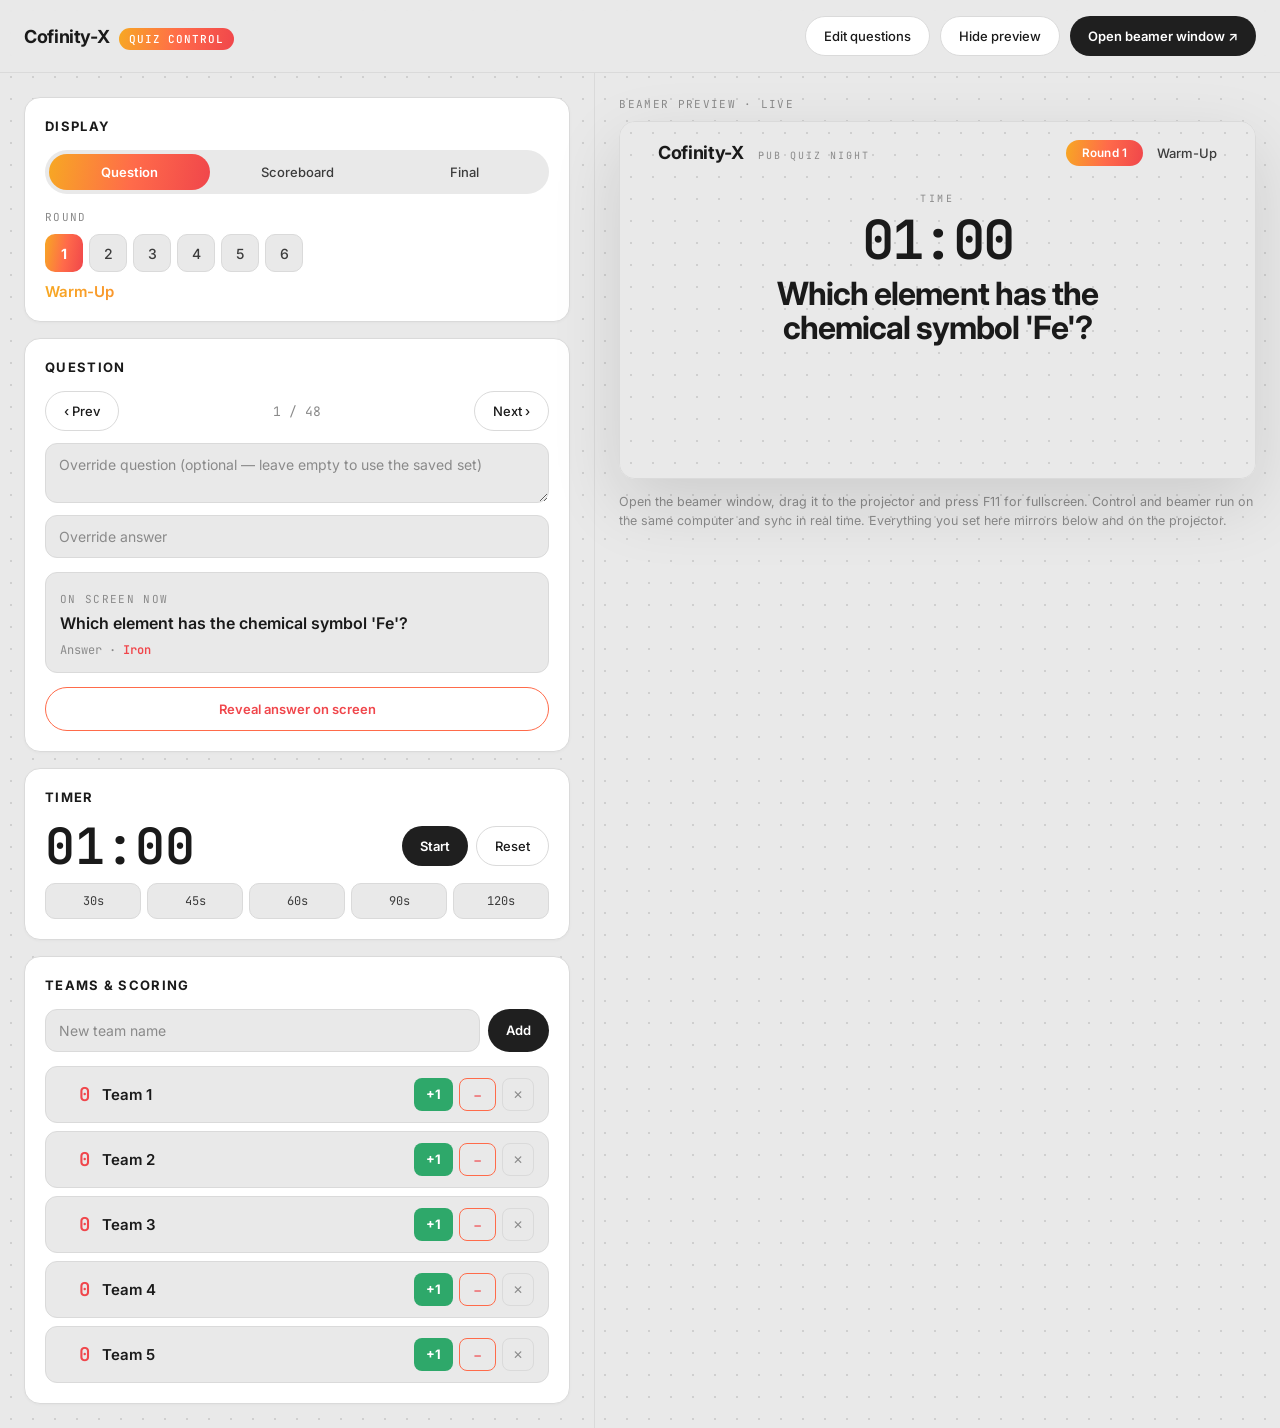
==== index.html @ f5dfb681 "Add files via upload" ====
<!DOCTYPE html>
<html lang="en">
<head>
  <meta charset="UTF-8" />
  <meta name="viewport" content="width=device-width, initial-scale=1.0" />
  <title>Cofinity-X Pub Quiz — Control</title>
  <link rel="stylesheet" href="assets/style.css" />
</head>
<body>
  <div class="ctrl-bar">
    <span class="ctrl-brand">Cofinity-X <span class="ctrl-tag">Quiz Control</span></span>
    <div class="bar-actions">
      <button class="pill-white" id="btn-editor">Edit questions</button>
      <button class="pill-white" id="btn-preview">Hide preview</button>
      <button class="pill-dark" id="btn-beamer">Open beamer window ↗</button>
    </div>
  </div>

  <div class="grid" id="grid">
    <div class="col">
      <!-- Display -->
      <div class="section">
        <div class="section-title">Display</div>
        <div class="seg" id="seg-screen">
          <button data-screen="question" class="on">Question</button>
          <button data-screen="scoreboard">Scoreboard</button>
          <button data-screen="final">Final</button>
        </div>
        <div class="round-block">
          <span class="mini">Round</span>
          <div class="chips" id="round-chips"></div>
          <span class="round-name grad-text" id="round-name">General Knowledge</span>
        </div>
      </div>

      <!-- Question -->
      <div class="section">
        <div class="section-title">Question</div>
        <div class="qnav">
          <button class="pill-white" id="q-prev">‹ Prev</button>
          <span class="qcount" id="q-count">1 / 9</span>
          <button class="pill-white" id="q-next">Next ›</button>
        </div>
        <textarea id="override-q" rows="2"
          placeholder="Override question (optional — leave empty to use the saved set)"></textarea>
        <input type="text" id="override-a" placeholder="Override answer" />
        <div class="cur-box">
          <span class="mini">On screen now</span>
          <p class="cur-q" id="cur-q">—</p>
          <p class="cur-a">Answer · <b id="cur-a">—</b></p>
        </div>
        <button class="reveal-btn" id="btn-reveal">Reveal answer on screen</button>
      </div>

      <!-- Timer -->
      <div class="section">
        <div class="section-title">Timer</div>
        <div class="timer-row">
          <div class="timer-big" id="timer-display">01:00</div>
          <div style="display:flex;gap:8px">
            <button class="pill-dark" id="timer-toggle">Start</button>
            <button class="pill-white" id="timer-reset">Reset</button>
          </div>
        </div>
        <div class="presets" id="presets"></div>
      </div>

      <!-- Teams -->
      <div class="section">
        <div class="section-title">Teams &amp; scoring</div>
        <div class="add-row">
          <input type="text" id="new-team" placeholder="New team name" />
          <button class="pill-dark" id="add-team">Add</button>
        </div>
        <div class="team-list" id="team-list"></div>
      </div>

      <!-- Final round -->
      <div class="section" id="final-section" style="display:none">
        <div class="section-title">Final — buzzer round</div>
        <div class="final-pick">
          <span class="mini">Finalists (top 2)</span>
          <div class="final-selects">
            <select id="final-pick-a"></select>
            <span class="final-vs-mini">vs</span>
            <select id="final-pick-b"></select>
          </div>
        </div>
        <div class="qnav" style="margin-top:14px">
          <button class="pill-white" id="final-prev">‹ Prev</button>
          <span class="qcount" id="final-count">1 / 18</span>
          <button class="pill-white" id="final-next">Next ›</button>
        </div>
        <div class="cur-box">
          <span class="mini">On screen now</span>
          <p class="cur-q" id="final-cur-q">—</p>
          <p class="cur-a">Answer · <b id="final-cur-a">—</b></p>
        </div>
        <button class="reveal-btn" id="final-reveal">Reveal answer on screen</button>
        <div class="final-award">
          <button class="final-award-btn" id="final-award-a">+1 ◀ Team A</button>
          <button class="final-award-btn" id="final-award-b">Team B ▶ +1</button>
        </div>
      </div>
    </div>

    <!-- Preview -->
    <div class="preview-pane" id="preview-pane">
      <div class="preview-label">Beamer preview · live</div>
      <div class="preview-frame">
        <iframe id="preview-frame" src="beamer.html" title="Beamer preview"></iframe>
      </div>
      <p class="preview-hint">
        Open the beamer window, drag it to the projector and press F11 for fullscreen.
        Control and beamer run on the same computer and sync in real time. Everything
        you set here mirrors below and on the projector.
      </p>
    </div>
  </div>

  <!-- Editor modal -->
  <div class="modal-backdrop" id="editor-modal">
    <div class="modal">
      <div class="modal-head">
        <span class="modal-title">Edit questions</span>
        <button class="btn-x" id="editor-close">✕</button>
      </div>
      <div class="modal-body" id="editor-body"></div>
      <div class="modal-foot">
        <button class="pill-white" id="editor-reset">Reset to defaults</button>
        <div style="display:flex;gap:10px">
          <button class="pill-white" id="editor-cancel">Cancel</button>
          <button class="pill-dark" id="editor-save">Save questions</button>
        </div>
      </div>
    </div>
  </div>

  <script type="module" src="assets/control.js"></script>
</body>
</html>
---- assets/style.css ----
/* ── Cofinity-X Pub Quiz — shared styles ──────────────────────────────────
   Brand from cofinity-x.com: light grey canvas + dot grid, black Inter
   headlines, orange→red gradient accent, rounded pill buttons. */

@import url('https://fonts.googleapis.com/css2?family=Inter:wght@400;500;600;700;800&family=JetBrains+Mono:wght@400;500;600&display=swap');

:root {
  --canvas: #E9E9E9;
  --panel: #FFFFFF;
  --ink: #1A1A1A;
  --ink-soft: #3C3C3C;
  --muted: #8A8A8A;
  --line: #DADADA;
  --dot: #CFCFCF;
  --o1: #F7A823;
  --o2: #FF6B4A;
  --o3: #F0464B;
  --grad: linear-gradient(100deg, #F7A823 0%, #FF6B4A 52%, #F0464B 100%);
  --green: #2EA86A;
  --dark: #1F1F1F;
}

* { box-sizing: border-box; }
html, body { margin: 0; padding: 0; }
body {
  font-family: 'Inter', sans-serif;
  background: var(--canvas);
  color: var(--ink);
  background-image: radial-gradient(var(--dot) 1.1px, transparent 1.1px);
  background-size: 22px 22px;
  -webkit-font-smoothing: antialiased;
}
::selection { background: var(--o2); color: #fff; }
button { font-family: 'Inter', sans-serif; cursor: pointer; transition: all .15s ease; }
button:hover { filter: brightness(0.97); }
button:focus-visible, input:focus-visible, textarea:focus-visible,
select:focus-visible { outline: 2px solid var(--o2); outline-offset: 2px; }
input::placeholder, textarea::placeholder { color: var(--muted); }
a { color: inherit; }

/* pills */
.pill-dark { background: var(--dark); color: #fff; border: none; border-radius: 999px;
  padding: 11px 18px; font-weight: 600; font-size: 13px; }
.pill-white { background: #fff; color: var(--ink); border: 1px solid var(--line);
  border-radius: 999px; padding: 11px 18px; font-weight: 500; font-size: 13px; }
.pill-grad { background: var(--grad); color: #fff; border: none; border-radius: 999px;
  padding: 11px 18px; font-weight: 600; font-size: 13px; }

.mono { font-family: 'JetBrains Mono', monospace; }
.grad-text { background: var(--grad); -webkit-background-clip: text;
  background-clip: text; color: transparent; }

@media (prefers-reduced-motion: reduce) { *, button { transition: none !important; } }

/* ── CONTROL ─────────────────────────────────────────────────────────────── */
.ctrl-bar {
  display: flex; justify-content: space-between; align-items: center;
  padding: 16px 24px; border-bottom: 1px solid var(--line);
  position: sticky; top: 0; z-index: 5;
  background: rgba(233,233,233,0.92); backdrop-filter: blur(8px);
}
.ctrl-brand { font-weight: 700; font-size: 18px; letter-spacing: -0.02em; }
.ctrl-tag { font-family: 'JetBrains Mono', monospace; font-weight: 500; font-size: 11px;
  color: #fff; background: var(--grad); padding: 4px 10px; border-radius: 999px;
  text-transform: uppercase; letter-spacing: 0.08em; margin-left: 6px; }
.bar-actions { display: flex; gap: 10px; }

.grid { display: grid; align-items: start; grid-template-columns: minmax(390px,1fr) 1.15fr; }
.grid.no-preview { grid-template-columns: 1fr; }
.col { padding: 24px; display: flex; flex-direction: column; gap: 16px;
  border-right: 1px solid var(--line); }

.section { background: var(--panel); border: 1px solid var(--line);
  border-radius: 16px; padding: 20px; box-shadow: 0 1px 3px rgba(0,0,0,0.03); }
.section-title { font-weight: 700; font-size: 13px; text-transform: uppercase;
  letter-spacing: 0.1em; margin-bottom: 16px; }
.mini { font-family: 'JetBrains Mono', monospace; font-size: 11px; text-transform: uppercase;
  letter-spacing: 0.12em; color: var(--muted); }

.seg { display: flex; gap: 6px; margin-bottom: 16px; background: var(--canvas);
  padding: 4px; border-radius: 999px; }
.seg button { flex: 1; border: none; border-radius: 999px; padding: 10px 0;
  font-size: 13px; font-weight: 500; background: transparent; color: var(--ink-soft); }
.seg button.on { background: var(--grad); color: #fff; font-weight: 600; }

.round-block { display: flex; flex-direction: column; gap: 10px; }
.chips { display: flex; gap: 6px; flex-wrap: wrap; }
.chip { width: 38px; height: 38px; background: var(--canvas); color: var(--ink-soft);
  border: 1px solid var(--line); border-radius: 10px; font-size: 14px; font-weight: 500; }
.chip.on { background: var(--grad); color: #fff; border: none; font-weight: 700; }
.round-name { font-weight: 600; font-size: 15px; }

.qnav { display: flex; align-items: center; justify-content: space-between; margin-bottom: 12px; }
.qcount { font-family: 'JetBrains Mono', monospace; font-size: 13px; color: var(--muted); }

textarea, input[type=text] { width: 100%; background: var(--canvas); color: var(--ink);
  border: 1px solid var(--line); border-radius: 12px; padding: 12px 13px;
  font-family: 'Inter', sans-serif; font-size: 14px; }
textarea { resize: vertical; margin-bottom: 8px; }

.cur-box { margin: 14px 0; padding: 14px; border: 1px solid var(--line);
  border-radius: 12px; background: var(--canvas); }
.cur-q { font-weight: 600; font-size: 16px; margin: 6px 0 8px; line-height: 1.3; }
.cur-a { font-family: 'JetBrains Mono', monospace; font-size: 12px; color: var(--muted); margin: 0; }
.cur-a b { font-weight: 600; color: var(--o3); }

.reveal-btn { width: 100%; background: transparent; color: var(--o3);
  border: 1.5px solid var(--o2); border-radius: 999px; padding: 13px 0;
  font-size: 13px; font-weight: 600; }
.reveal-btn.on { background: var(--grad); color: #fff; border: none; font-weight: 700; }

.timer-row { display: flex; align-items: center; justify-content: space-between;
  gap: 14px; margin-bottom: 12px; }
.timer-big { font-family: 'JetBrains Mono', monospace; font-size: 50px; font-weight: 600;
  font-variant-numeric: tabular-nums; line-height: 1; }
.timer-big.low { color: var(--o3); }
.presets { display: flex; gap: 6px; }
.preset { flex: 1; background: var(--canvas); color: var(--ink-soft);
  border: 1px solid var(--line); border-radius: 10px; padding: 9px 0;
  font-size: 12px; font-family: 'JetBrains Mono', monospace; }

.add-row { display: flex; gap: 8px; margin-bottom: 14px; }
.team-list { display: flex; flex-direction: column; gap: 8px; }
.team-row { display: flex; align-items: center; gap: 12px; padding: 11px 14px;
  background: var(--canvas); border: 1px solid var(--line); border-radius: 12px; }
.team-row.lead { border: 1.5px solid var(--o2); background: #FFF4EF; }
.team-score { font-family: 'JetBrains Mono', monospace; font-variant-numeric: tabular-nums;
  font-size: 19px; font-weight: 600; color: var(--o3); min-width: 1.6em; text-align: right; }
.team-name { flex: 1; font-weight: 600; font-size: 15px; }
.team-actions { display: flex; gap: 6px; }
.btn-plus { background: var(--green); color: #fff; border: none; border-radius: 8px;
  padding: 7px 12px; font-weight: 700; font-size: 13px; }
.btn-minus { background: transparent; color: var(--o3); border: 1px solid var(--o2);
  border-radius: 8px; padding: 7px 13px; font-size: 14px; }
.btn-x { background: transparent; color: var(--muted); border: 1px solid var(--line);
  border-radius: 8px; padding: 7px 10px; font-size: 12px; }
.muted { color: var(--muted); font-size: 13px; font-family: 'JetBrains Mono', monospace; }

/* final control */
.final-pick { display: flex; flex-direction: column; gap: 8px; }
.final-selects { display: flex; align-items: center; gap: 10px; }
.final-selects select { flex: 1; background: var(--canvas); color: var(--ink);
  border: 1px solid var(--line); border-radius: 10px; padding: 11px 10px;
  font-family: 'Inter', sans-serif; font-size: 14px; }
.final-vs-mini { font-family: 'JetBrains Mono', monospace; font-size: 12px; color: var(--muted); }
.final-award { display: flex; gap: 8px; margin-top: 12px; }
.final-award-btn { flex: 1; background: var(--grad); color: #fff; border: none;
  border-radius: 999px; padding: 14px 0; font-weight: 700; font-size: 14px; }

/* preview */
.preview-pane { padding: 24px; position: sticky; top: 65px; align-self: start; }
.preview-label { font-family: 'JetBrains Mono', monospace; font-size: 11px;
  text-transform: uppercase; letter-spacing: 0.12em; color: var(--muted); margin-bottom: 10px; }
.preview-frame { border: 1px solid var(--line); border-radius: 16px; overflow: hidden;
  aspect-ratio: 16/9; box-shadow: 0 24px 70px rgba(0,0,0,0.12); position: relative; }
.preview-frame iframe { width: 100%; height: 100%; border: none; display: block; }
.preview-hint { font-size: 12.5px; color: var(--muted); margin-top: 14px; line-height: 1.5; }

/* editor modal */
.modal-backdrop { position: fixed; inset: 0; background: rgba(20,20,20,0.45);
  display: none; align-items: center; justify-content: center; z-index: 50; padding: 24px; }
.modal-backdrop.open { display: flex; }
.modal { background: var(--panel); border-radius: 20px; width: min(720px, 100%);
  max-height: 86vh; overflow: hidden; display: flex; flex-direction: column;
  box-shadow: 0 30px 80px rgba(0,0,0,0.3); }
.modal-head { display: flex; justify-content: space-between; align-items: center;
  padding: 20px 24px; border-bottom: 1px solid var(--line); }
.modal-title { font-weight: 700; font-size: 18px; letter-spacing: -0.02em; }
.modal-body { padding: 20px 24px; overflow-y: auto; }
.modal-foot { padding: 16px 24px; border-top: 1px solid var(--line);
  display: flex; justify-content: space-between; align-items: center; gap: 12px; }

.q-editor-row { display: grid; grid-template-columns: 64px 1fr 1fr 36px;
  gap: 8px; align-items: start; margin-bottom: 8px; }
.q-editor-row select { background: var(--canvas); border: 1px solid var(--line);
  border-radius: 10px; padding: 9px 6px; font-size: 12px; font-family: 'JetBrains Mono', monospace; }
.q-editor-row textarea { margin: 0; min-height: 42px; font-size: 13px; padding: 9px 11px; }
.q-editor-row .btn-x { height: 40px; }
.q-editor-img { grid-column: 1 / -1; margin-top: 2px; font-size: 12px !important;
  padding: 8px 11px !important; font-family: 'JetBrains Mono', monospace; }
.editor-add { background: var(--canvas); border: 1px dashed var(--line);
  border-radius: 10px; padding: 10px 0; width: 100%; font-size: 13px;
  color: var(--ink-soft); margin-top: 4px; }

@media (max-width: 900px) {
  .grid { grid-template-columns: 1fr; }
  .col { border-right: none; border-bottom: 1px solid var(--line); }
  .preview-pane { position: static; }
}
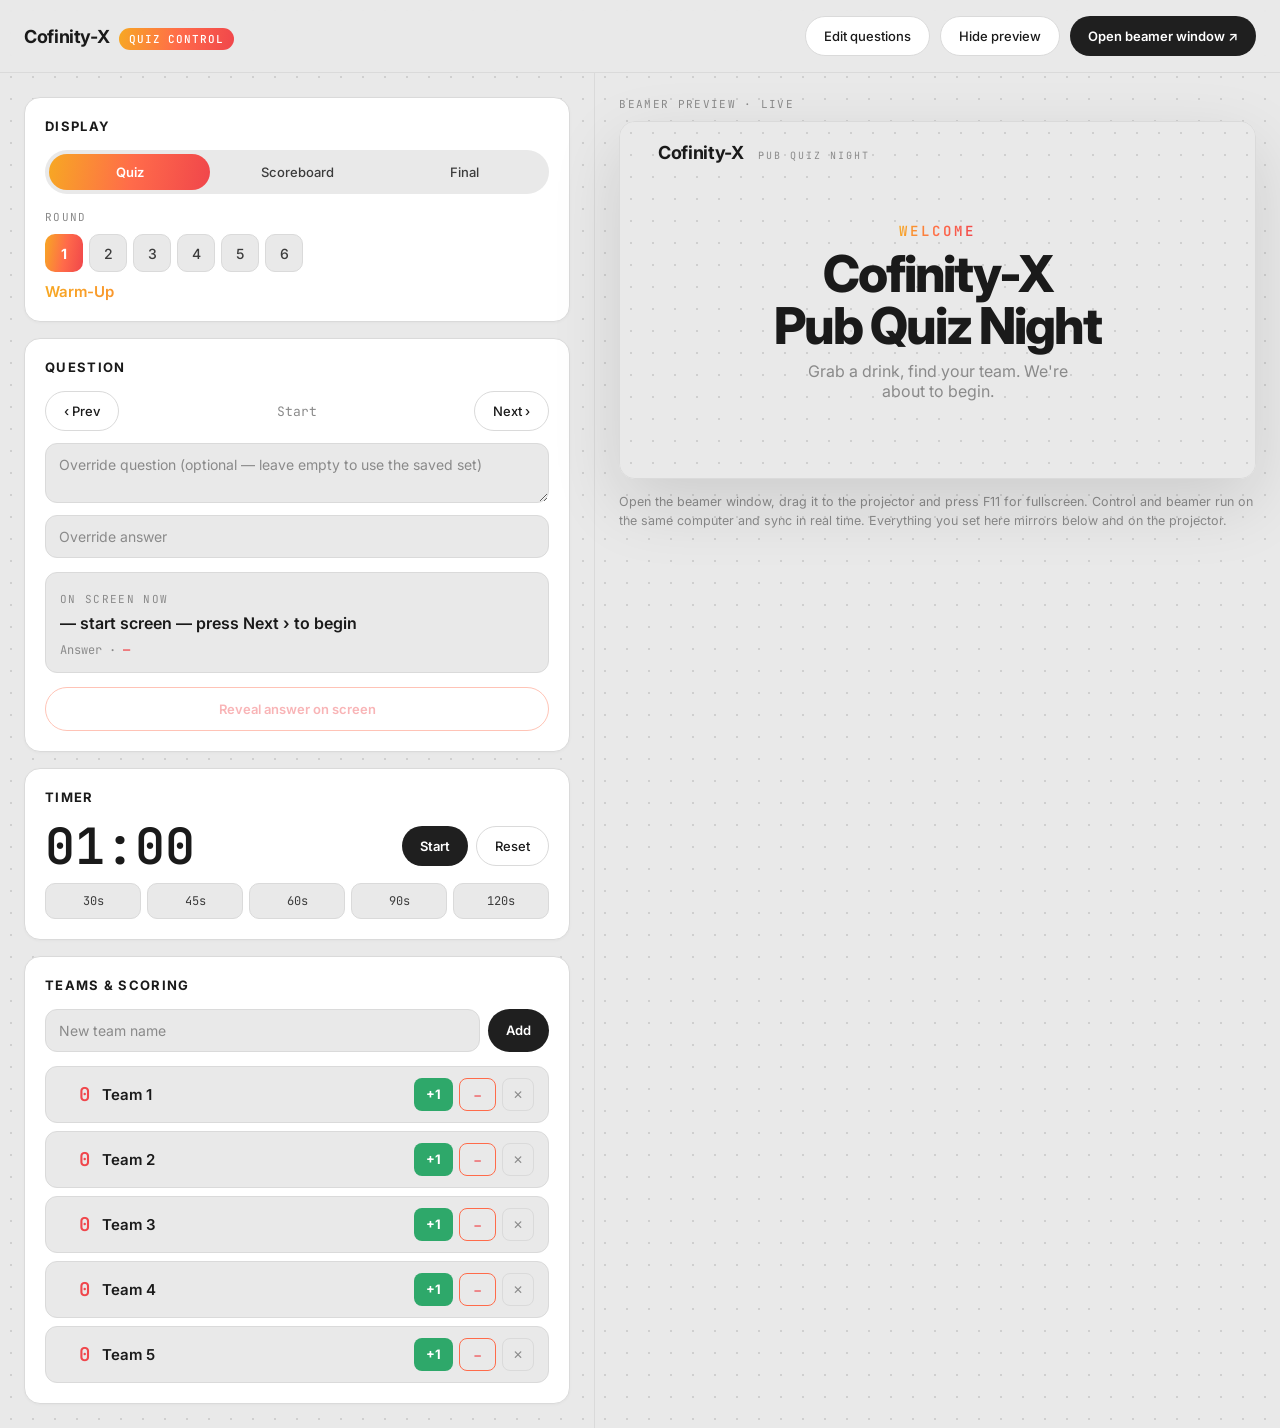
==== commit 29240476: "Add files via upload" ====
--- a/index.html
+++ b/index.html
@@ -22,7 +22,7 @@
       <div class="section">
         <div class="section-title">Display</div>
         <div class="seg" id="seg-screen">
-          <button data-screen="question" class="on">Question</button>
+          <button data-screen="question" class="on">Quiz</button>
           <button data-screen="scoreboard">Scoreboard</button>
           <button data-screen="final">Final</button>
         </div>
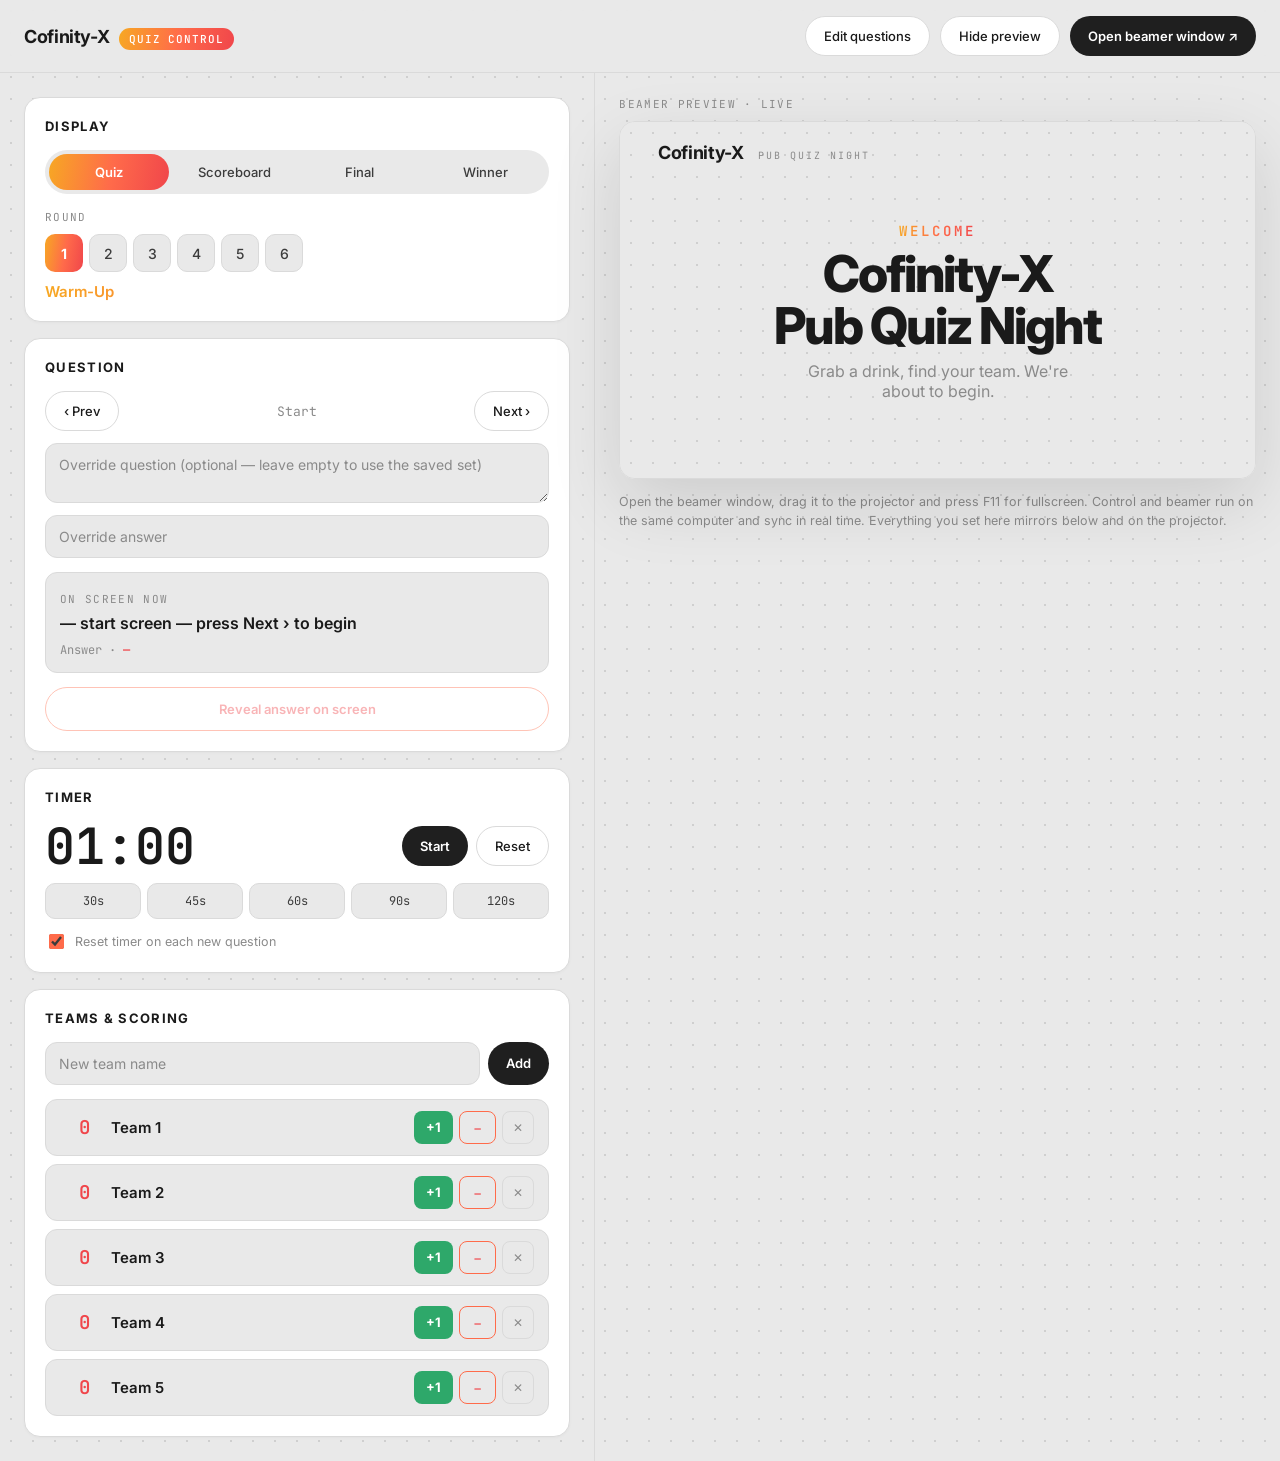
==== commit a05a470e: "Add files via upload" ====
--- a/index.html
+++ b/index.html
@@ -25,6 +25,7 @@
           <button data-screen="question" class="on">Quiz</button>
           <button data-screen="scoreboard">Scoreboard</button>
           <button data-screen="final">Final</button>
+          <button data-screen="winner">Winner</button>
         </div>
         <div class="round-block">
           <span class="mini">Round</span>
@@ -63,6 +64,10 @@
           </div>
         </div>
         <div class="presets" id="presets"></div>
+        <label class="timer-autoreset">
+          <input type="checkbox" id="timer-autoreset" checked />
+          <span>Reset timer on each new question</span>
+        </label>
       </div>
 
       <!-- Teams -->
--- a/assets/style.css
+++ b/assets/style.css
@@ -115,6 +115,9 @@
   font-variant-numeric: tabular-nums; line-height: 1; }
 .timer-big.low { color: var(--o3); }
 .presets { display: flex; gap: 6px; }
+.timer-autoreset { display: flex; align-items: center; gap: 8px; margin-top: 12px;
+  font-size: 12.5px; color: var(--muted); cursor: pointer; user-select: none; }
+.timer-autoreset input { accent-color: var(--o2); width: 15px; height: 15px; cursor: pointer; }
 .preset { flex: 1; background: var(--canvas); color: var(--ink-soft);
   border: 1px solid var(--line); border-radius: 10px; padding: 9px 0;
   font-size: 12px; font-family: 'JetBrains Mono', monospace; }
@@ -127,6 +130,11 @@
 .team-score { font-family: 'JetBrains Mono', monospace; font-variant-numeric: tabular-nums;
   font-size: 19px; font-weight: 600; color: var(--o3); min-width: 1.6em; text-align: right; }
 .team-name { flex: 1; font-weight: 600; font-size: 15px; }
+.team-name-input { flex: 1; font-family: 'Inter', sans-serif; font-weight: 600; font-size: 15px;
+  color: var(--ink); background: transparent; border: 1px solid transparent;
+  border-radius: 8px; padding: 6px 8px; min-width: 0; transition: all .12s ease; }
+.team-name-input:hover { border-color: var(--line); background: #fff; }
+.team-name-input:focus { border-color: var(--o2); background: #fff; outline: none; }
 .team-actions { display: flex; gap: 6px; }
 .btn-plus { background: var(--green); color: #fff; border: none; border-radius: 8px;
   padding: 7px 12px; font-weight: 700; font-size: 13px; }
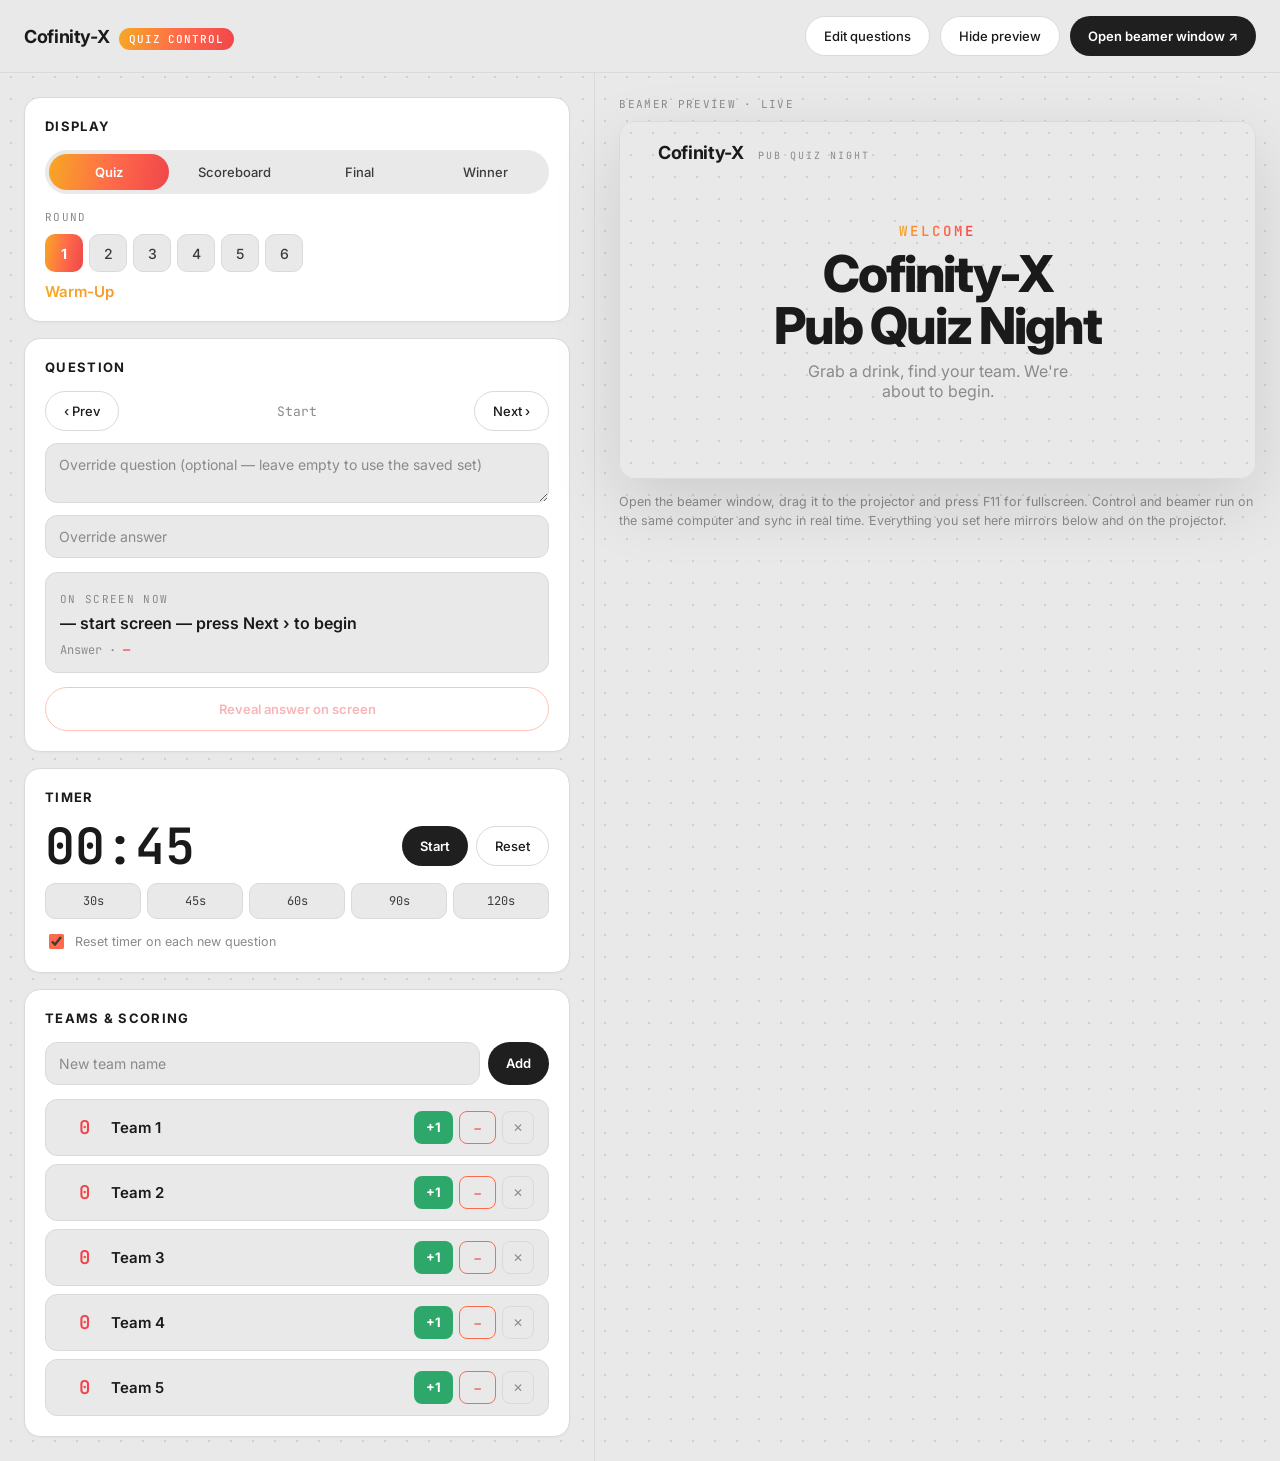
==== commit 1c817a7e: "Add files via upload" ====
--- a/index.html
+++ b/index.html
@@ -57,7 +57,7 @@
       <div class="section">
         <div class="section-title">Timer</div>
         <div class="timer-row">
-          <div class="timer-big" id="timer-display">01:00</div>
+          <div class="timer-big" id="timer-display">00:45</div>
           <div style="display:flex;gap:8px">
             <button class="pill-dark" id="timer-toggle">Start</button>
             <button class="pill-white" id="timer-reset">Reset</button>
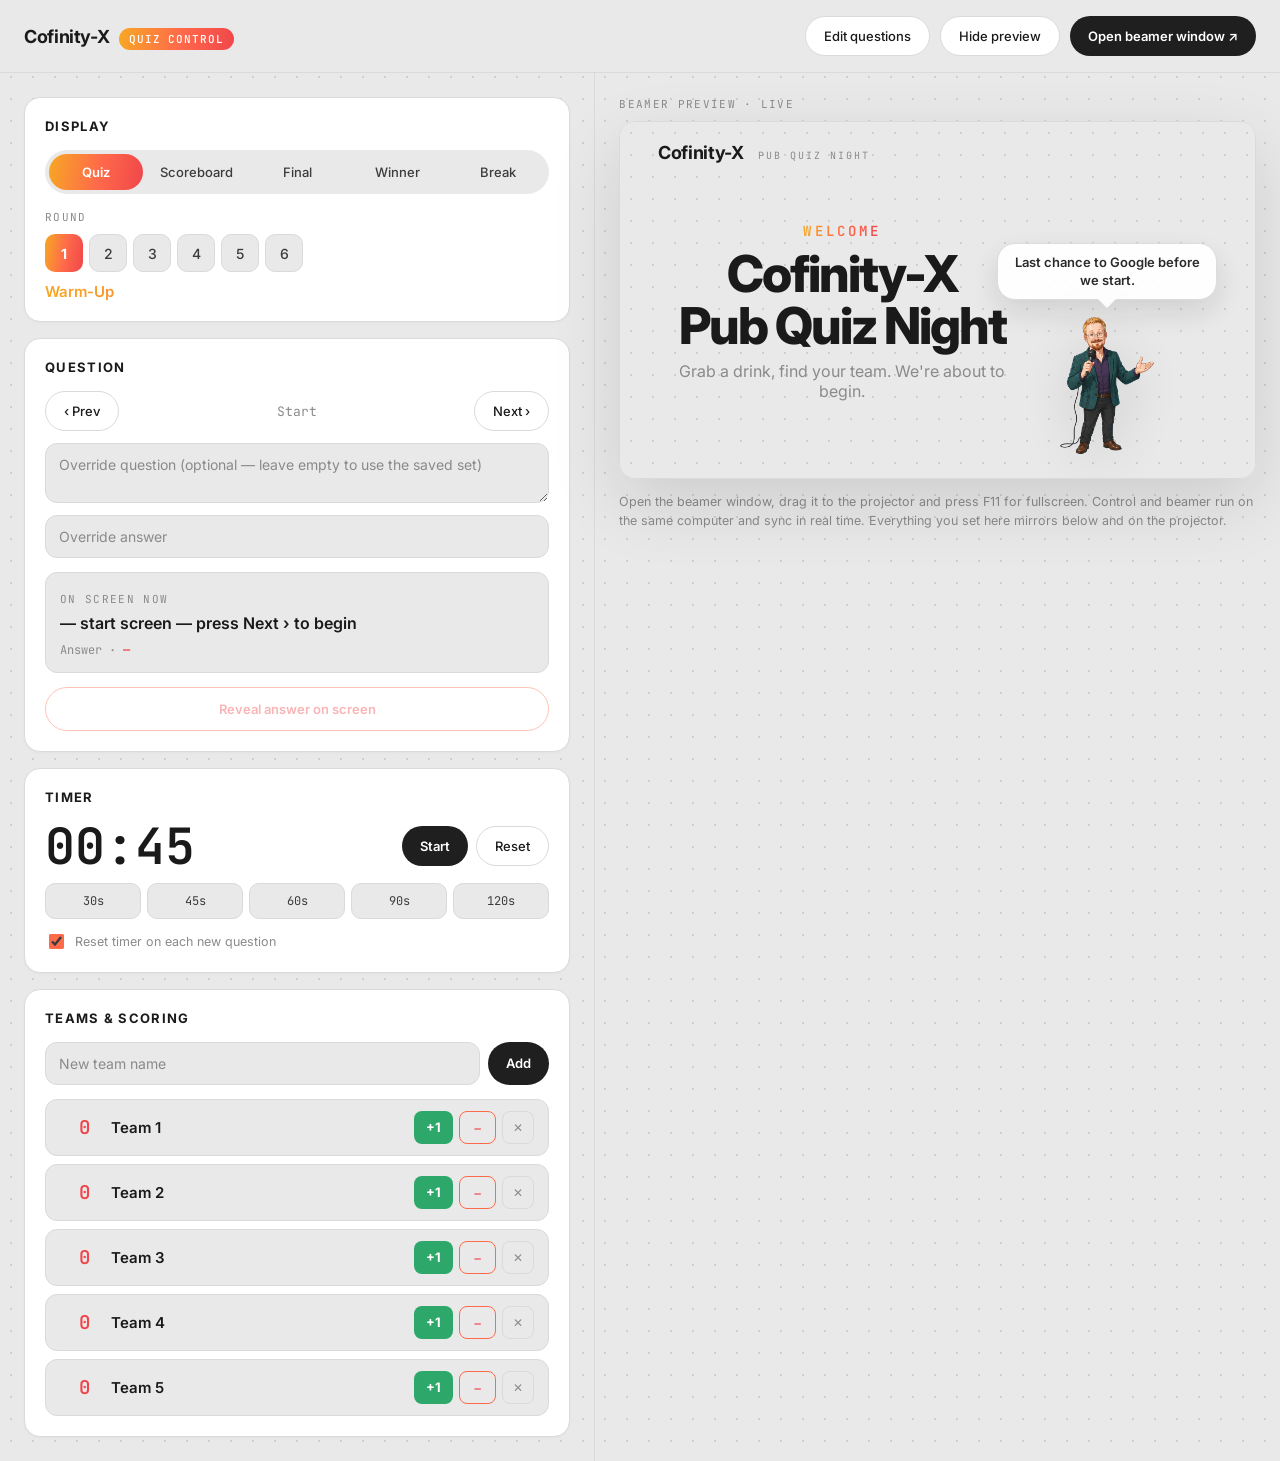
==== commit 5388a614: "Add files via upload" ====
--- a/index.html
+++ b/index.html
@@ -26,6 +26,7 @@
           <button data-screen="scoreboard">Scoreboard</button>
           <button data-screen="final">Final</button>
           <button data-screen="winner">Winner</button>
+          <button data-screen="ambient">Break</button>
         </div>
         <div class="round-block">
           <span class="mini">Round</span>
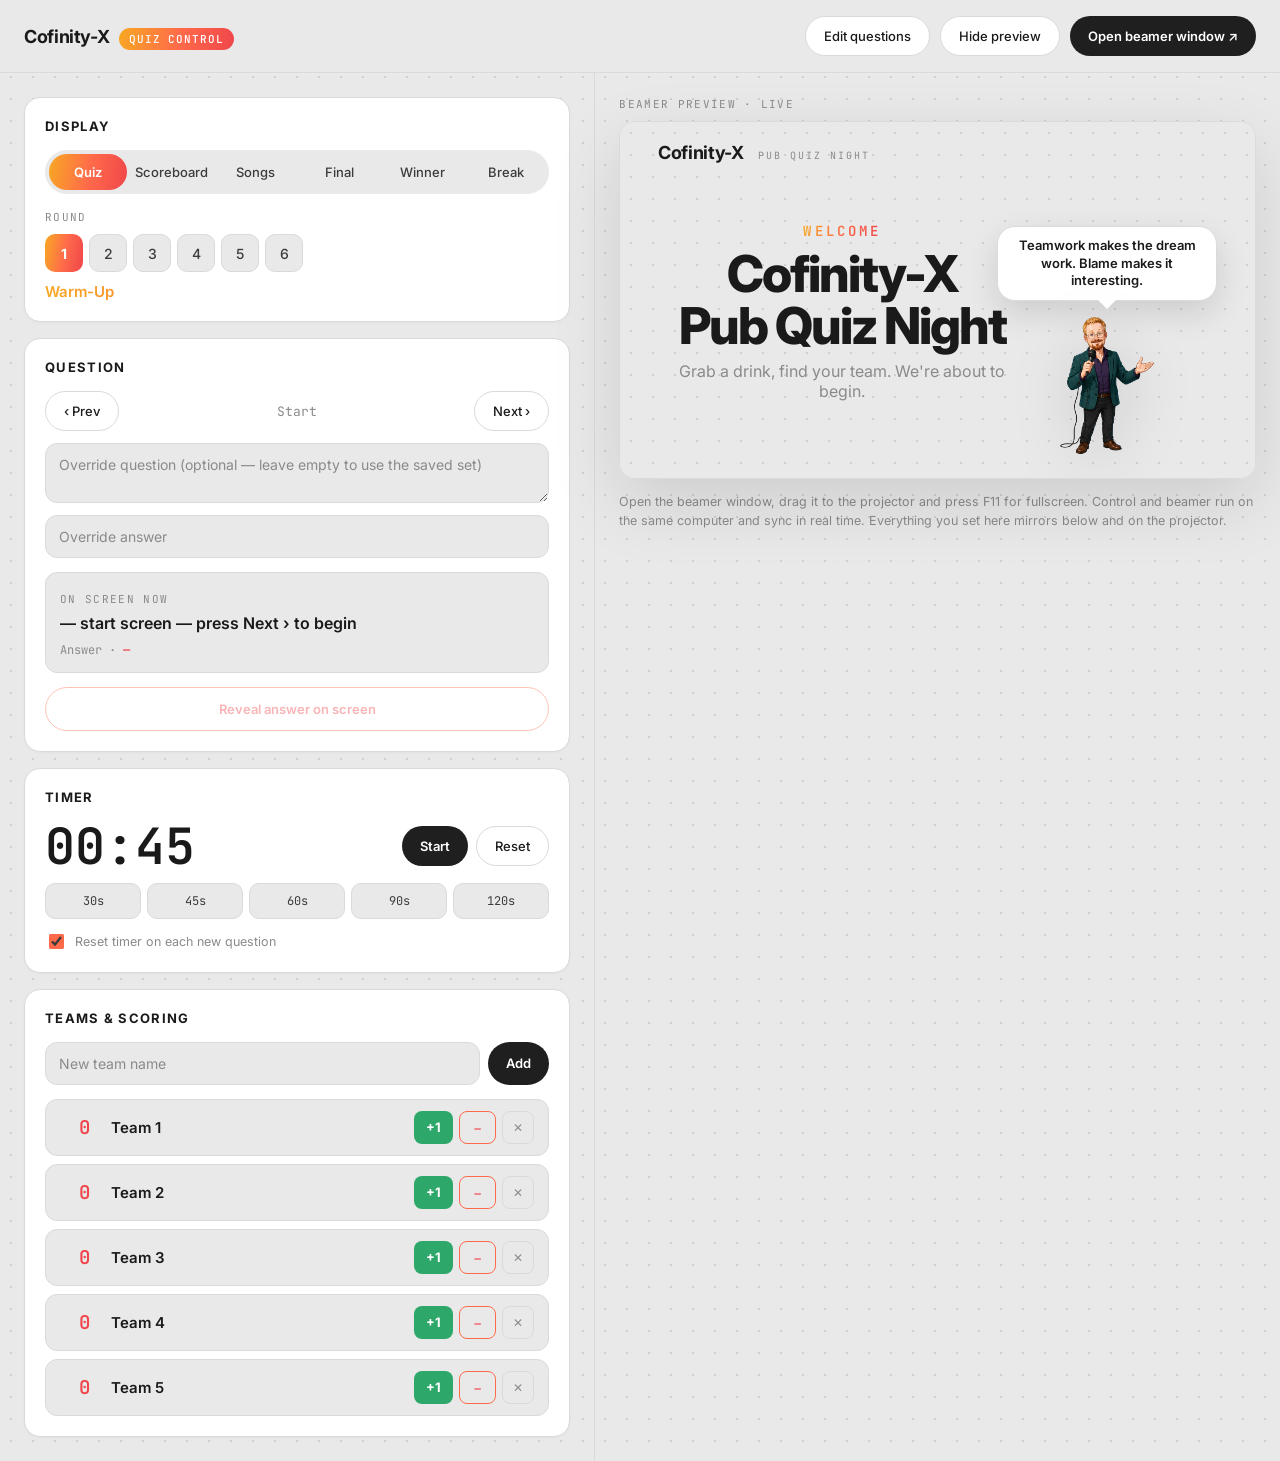
==== commit 1f7fe698: "Add files via upload" ====
--- a/index.html
+++ b/index.html
@@ -24,6 +24,7 @@
         <div class="seg" id="seg-screen">
           <button data-screen="question" class="on">Quiz</button>
           <button data-screen="scoreboard">Scoreboard</button>
+          <button data-screen="song">Songs</button>
           <button data-screen="final">Final</button>
           <button data-screen="winner">Winner</button>
           <button data-screen="ambient">Break</button>
@@ -69,6 +70,24 @@
           <input type="checkbox" id="timer-autoreset" checked />
           <span>Reset timer on each new question</span>
         </label>
+      </div>
+
+      <!-- Guess the Song -->
+      <div class="section" id="song-section" style="display:none">
+        <div class="section-title">Guess the Song</div>
+        <div class="cur-box">
+          <span class="mini">Now on screen</span>
+          <p class="cur-q" id="song-cur"><b id="song-cur-num">Song 1 / 4</b></p>
+          <p class="cur-a">Answer · <b id="song-cur-ans">—</b></p>
+        </div>
+        <div class="qnav" style="margin-top:12px">
+          <button class="pill-white" id="song-prev">‹ Prev</button>
+          <button class="pill-dark" id="song-play">▶ Play</button>
+          <button class="pill-white" id="song-next">Next ›</button>
+        </div>
+        <button class="reveal-btn" id="song-reveal-btn" style="margin-top:10px">Reveal title on screen</button>
+        <p class="mini" id="song-warn" style="margin-top:10px;color:var(--o3)"></p>
+        <audio id="song-audio" preload="none"></audio>
       </div>
 
       <!-- Teams -->
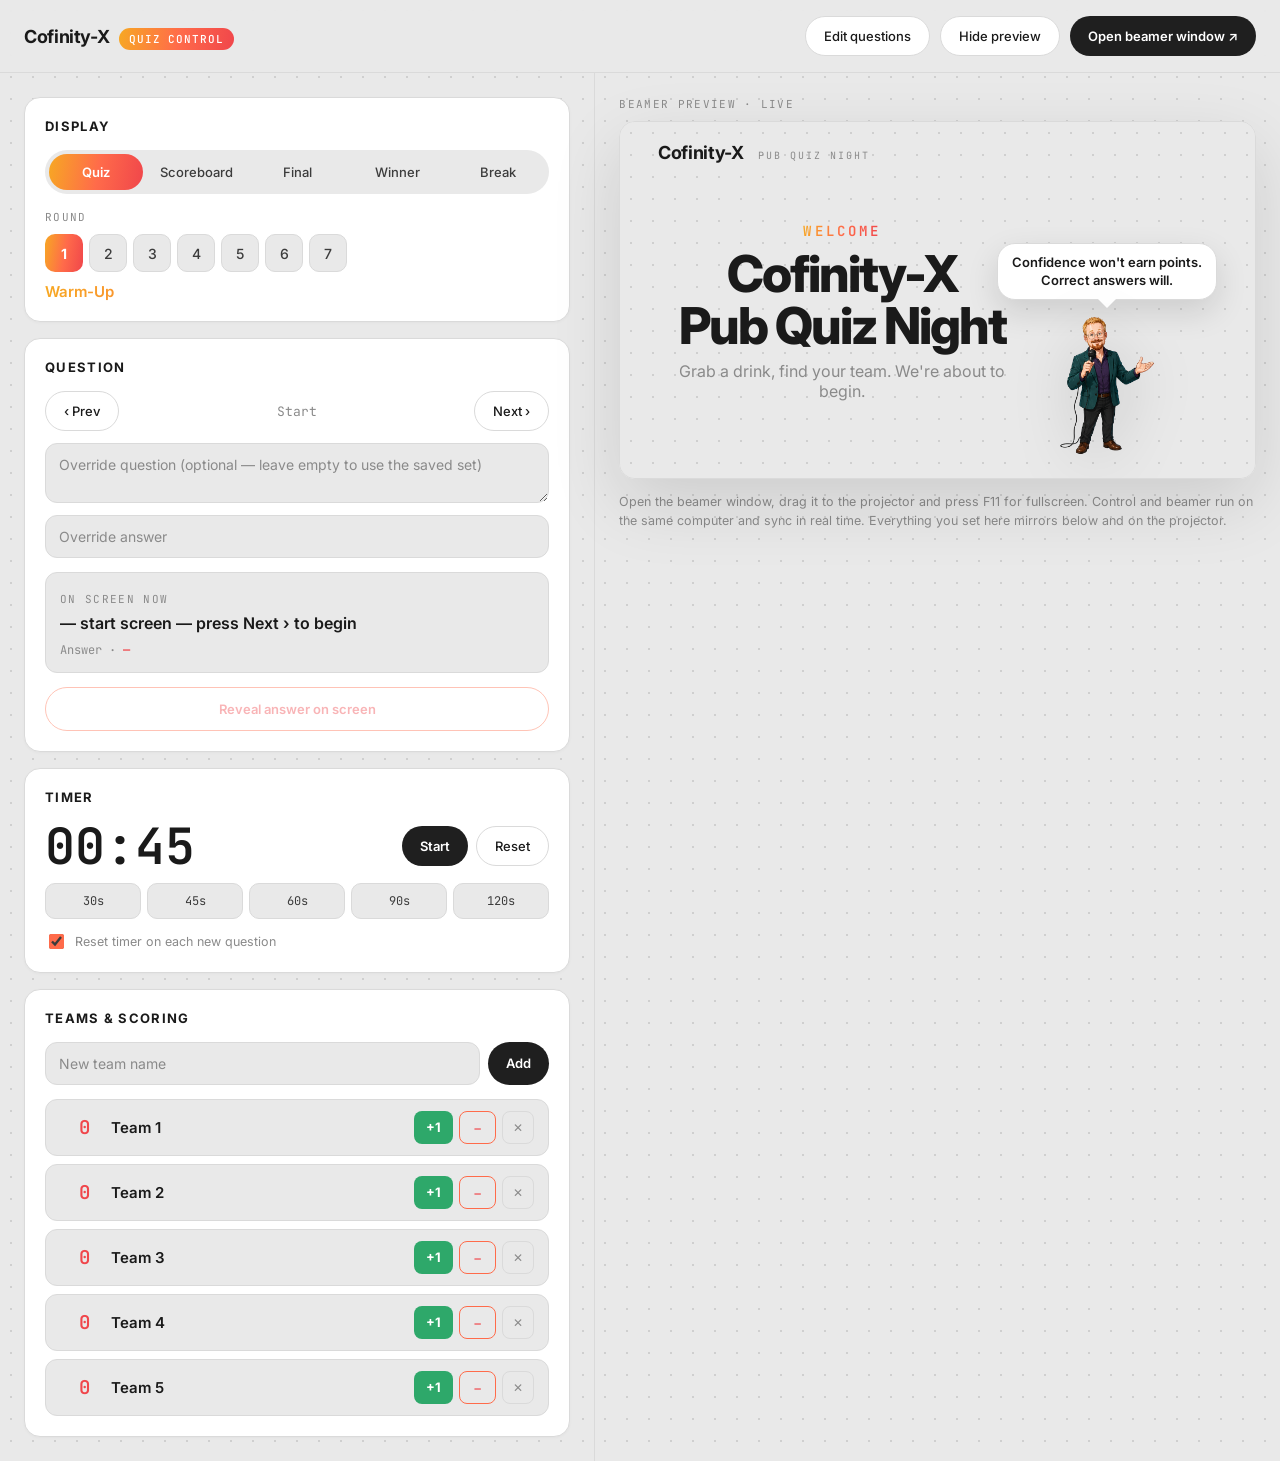
==== commit 1c1dfe1e: "Add files via upload" ====
--- a/index.html
+++ b/index.html
@@ -24,7 +24,6 @@
         <div class="seg" id="seg-screen">
           <button data-screen="question" class="on">Quiz</button>
           <button data-screen="scoreboard">Scoreboard</button>
-          <button data-screen="song">Songs</button>
           <button data-screen="final">Final</button>
           <button data-screen="winner">Winner</button>
           <button data-screen="ambient">Break</button>
@@ -52,7 +51,9 @@
           <p class="cur-q" id="cur-q">—</p>
           <p class="cur-a">Answer · <b id="cur-a">—</b></p>
         </div>
+        <button class="pill-dark" id="song-play" style="display:none;width:100%;margin-bottom:8px">▶ Play song</button>
         <button class="reveal-btn" id="btn-reveal">Reveal answer on screen</button>
+        <audio id="song-audio" preload="none"></audio>
       </div>
 
       <!-- Timer -->
@@ -70,24 +71,6 @@
           <input type="checkbox" id="timer-autoreset" checked />
           <span>Reset timer on each new question</span>
         </label>
-      </div>
-
-      <!-- Guess the Song -->
-      <div class="section" id="song-section" style="display:none">
-        <div class="section-title">Guess the Song</div>
-        <div class="cur-box">
-          <span class="mini">Now on screen</span>
-          <p class="cur-q" id="song-cur"><b id="song-cur-num">Song 1 / 4</b></p>
-          <p class="cur-a">Answer · <b id="song-cur-ans">—</b></p>
-        </div>
-        <div class="qnav" style="margin-top:12px">
-          <button class="pill-white" id="song-prev">‹ Prev</button>
-          <button class="pill-dark" id="song-play">▶ Play</button>
-          <button class="pill-white" id="song-next">Next ›</button>
-        </div>
-        <button class="reveal-btn" id="song-reveal-btn" style="margin-top:10px">Reveal title on screen</button>
-        <p class="mini" id="song-warn" style="margin-top:10px;color:var(--o3)"></p>
-        <audio id="song-audio" preload="none"></audio>
       </div>
 
       <!-- Teams -->
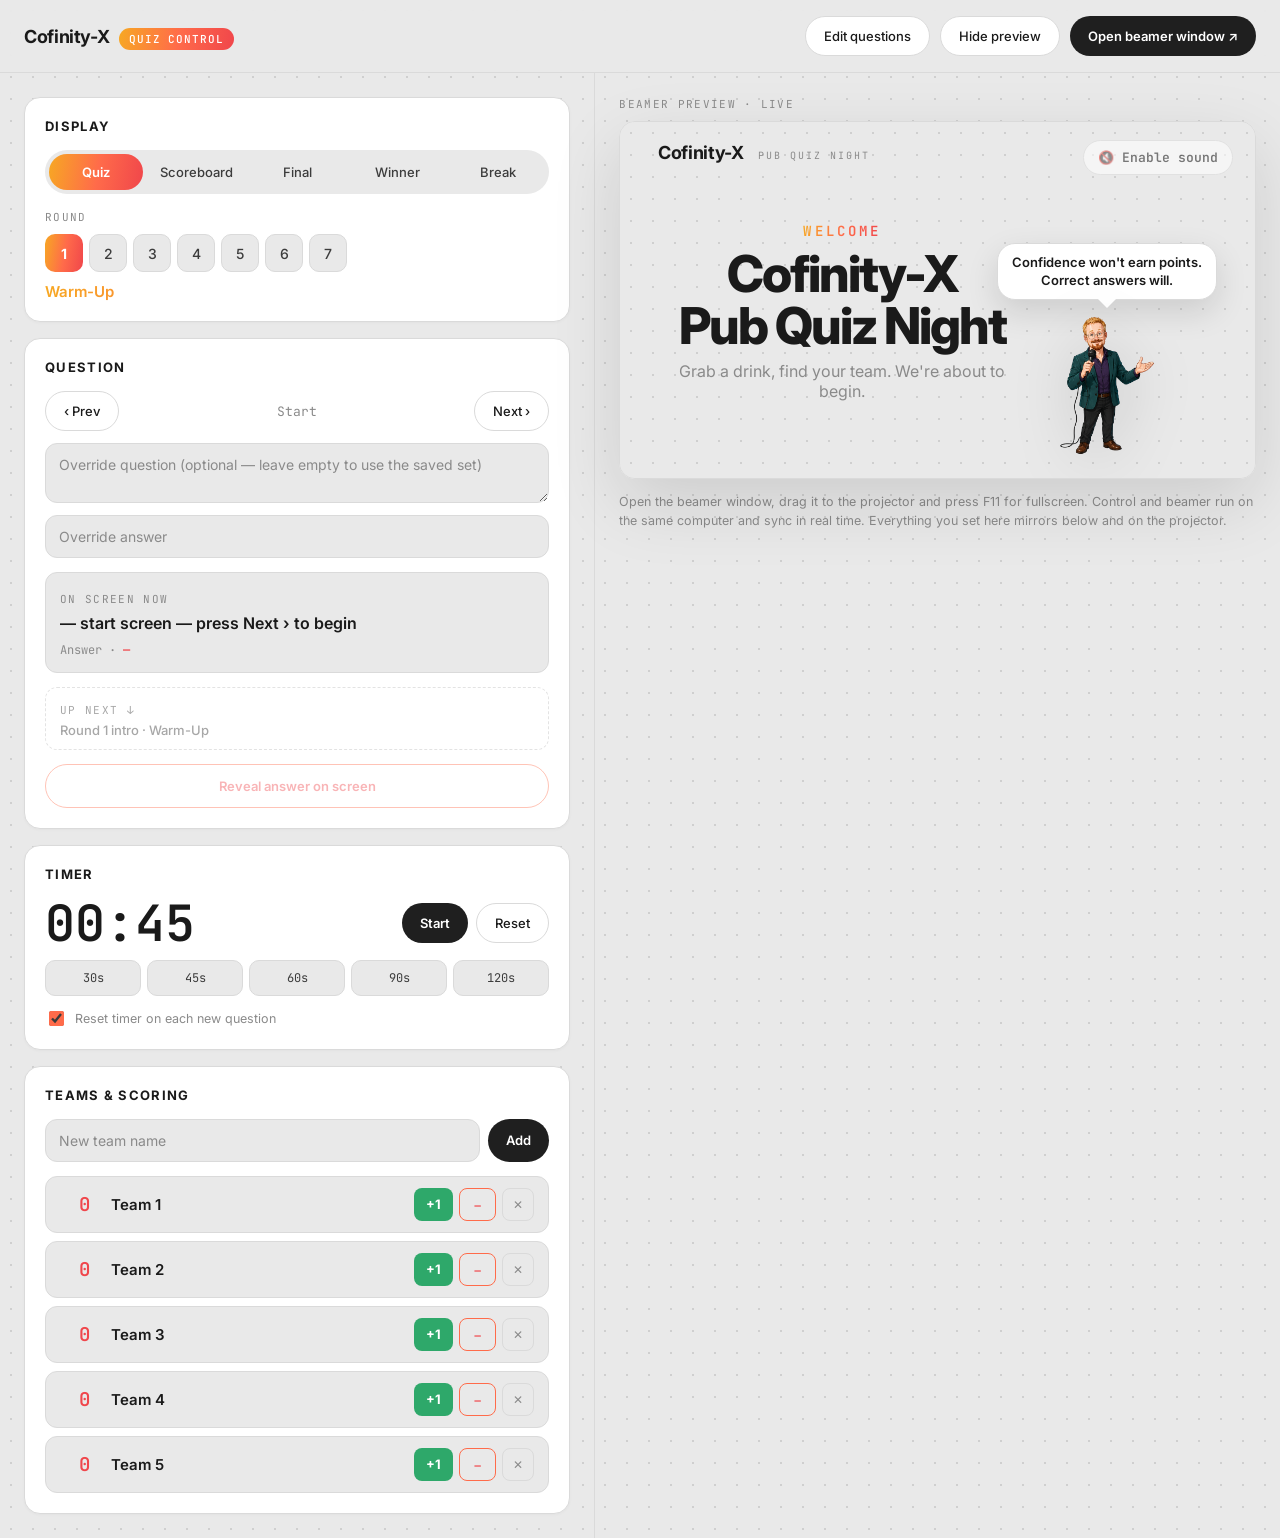
==== commit 9d43c504: "Add files via upload" ====
--- a/index.html
+++ b/index.html
@@ -50,6 +50,10 @@
           <span class="mini">On screen now</span>
           <p class="cur-q" id="cur-q">—</p>
           <p class="cur-a">Answer · <b id="cur-a">—</b></p>
+        </div>
+        <div class="next-box" id="next-box">
+          <span class="mini">Up next ↓</span>
+          <p class="next-q" id="next-q">—</p>
         </div>
         <button class="pill-dark" id="song-play" style="display:none;width:100%;margin-bottom:8px">▶ Play song</button>
         <button class="reveal-btn" id="btn-reveal">Reveal answer on screen</button>
--- a/assets/style.css
+++ b/assets/style.css
@@ -39,6 +39,22 @@
 a { color: inherit; }
 
 /* pills */
+/* global click feedback: every button gives a quick press response */
+button { transition: transform .08s ease, box-shadow .12s ease, background .15s ease; }
+button:active { transform: scale(0.94); }
+/* a brief flash applied via JS on score/reveal actions */
+@keyframes btnFlash {
+  0% { box-shadow: 0 0 0 0 rgba(247,168,35,0.5); }
+  100% { box-shadow: 0 0 0 14px rgba(247,168,35,0); }
+}
+.flash { animation: btnFlash .45s ease-out; }
+/* score pop when a point lands — clear, satisfying feedback */
+@keyframes flashScore {
+  0% { transform: scale(1); color: var(--o2); }
+  40% { transform: scale(1.5); color: var(--o3); }
+  100% { transform: scale(1); }
+}
+.flash-score { animation: flashScore .5s cubic-bezier(.2,.8,.3,1.4); display: inline-block; }
 .pill-dark { background: var(--dark); color: #fff; border: none; border-radius: 999px;
   padding: 11px 18px; font-weight: 600; font-size: 13px; }
 .pill-white { background: #fff; color: var(--ink); border: 1px solid var(--line);
@@ -103,6 +119,14 @@
 .cur-q { font-weight: 600; font-size: 16px; margin: 6px 0 8px; line-height: 1.3; }
 .cur-a { font-family: 'JetBrains Mono', monospace; font-size: 12px; color: var(--muted); margin: 0; }
 .cur-a b { font-weight: 600; color: var(--o3); }
+/* "up next" preview — dimmer & dashed so it reads as a heads-up, not the live question */
+.next-box { margin: 0 0 14px; padding: 10px 14px; border: 1px dashed var(--line);
+  border-radius: 12px; background: transparent; opacity: 0.75; }
+.next-box .mini { color: var(--muted); }
+.next-q { font-weight: 500; font-size: 13px; margin: 4px 0 0; line-height: 1.3; color: var(--muted); }
+.next-box.is-song .next-q::before { content: "🎵 "; }
+.next-box.is-image .next-q::before { content: "🖼 "; }
+.next-box.is-end { opacity: 0.5; }
 
 .reveal-btn { width: 100%; background: transparent; color: var(--o3);
   border: 1.5px solid var(--o2); border-radius: 999px; padding: 13px 0;
